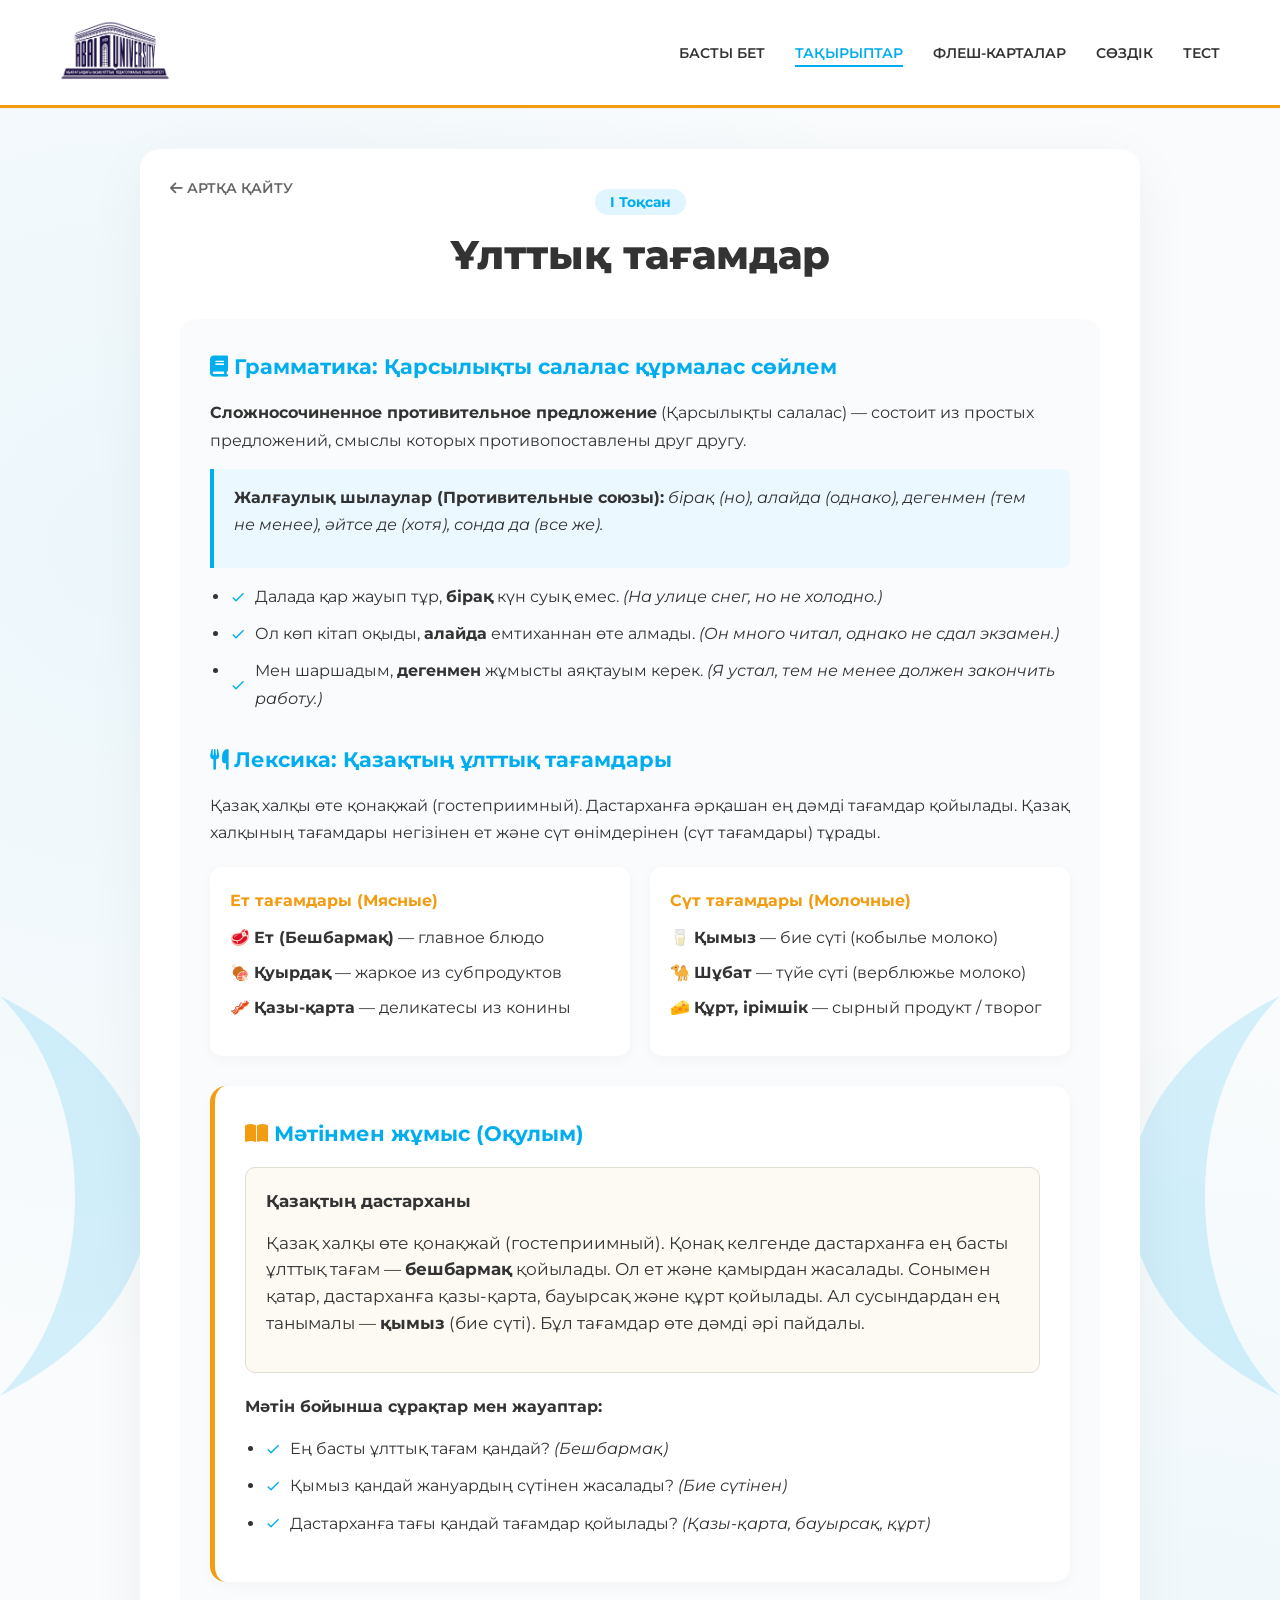
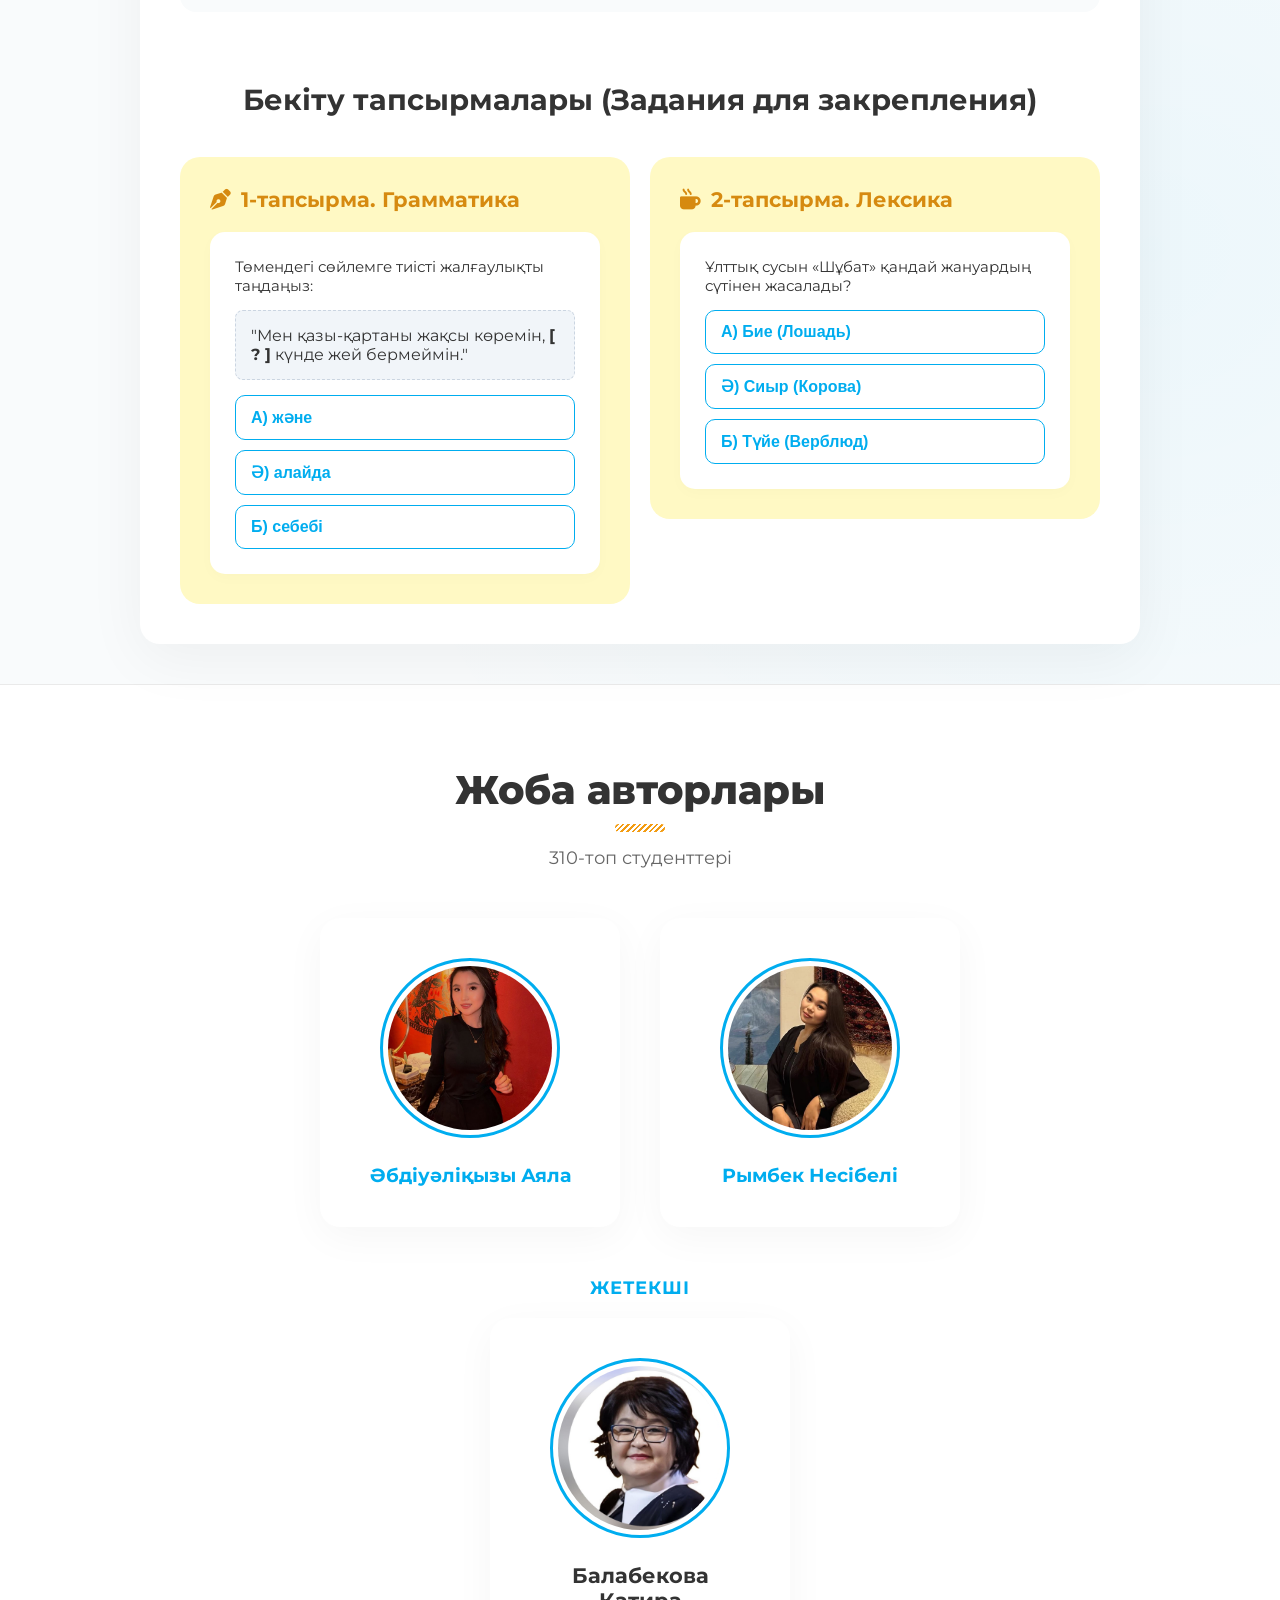
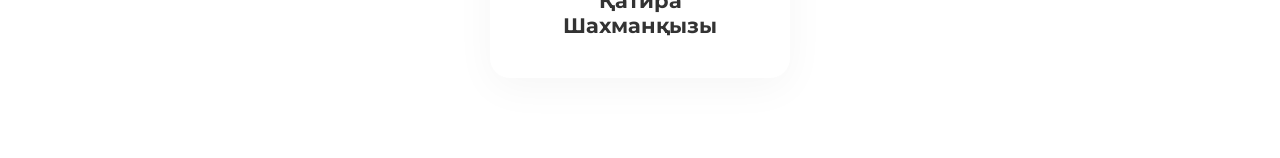
==== topic1.html @ 4c63b0c5 "Initial commit" ====
<!DOCTYPE html>
<html lang="kk">
<head>
    <meta charset="UTF-8">
    <meta name="viewport" content="width=device-width, initial-scale=1.0">
    <title>Ұлттық тағамдар - 9 сынып</title>
    <link href="https://fonts.googleapis.com/css2?family=Montserrat:wght@400;500;600;700&display=swap" rel="stylesheet">
    <link rel="stylesheet" href="assets/css/style.css">
    <link rel="stylesheet" href="https://cdnjs.cloudflare.com/ajax/libs/font-awesome/6.4.0/css/all.min.css">
</head>
<body>
    <header class="header" id="main-header">
        <div class="header-container">
            <div class="logo">
                <a href="index.html"><img src="assets/img/пед-университет.png" alt="ABAI UNIVERSITY" class="logo-img"></a>
            </div>
            <nav class="main-nav">
                <a href="index.html" class="nav-link">БАСТЫ БЕТ</a>
                <a href="index.html#topics" class="nav-link active">ТАҚЫРЫПТАР</a>
                <a href="index.html#flashcards" class="nav-link">ФЛЕШ-КАРТАЛАР</a>
                <a href="index.html#dictionary" class="nav-link">СӨЗДІК</a>
                <a href="index.html#test" class="nav-link">ТЕСТ</a>
            </nav>
        </div>
        <div class="header-line"></div>
    </header>

    <main id="main-content">
        <div class="pattern-bg flashcards-view-container">
            <div class="flashcards-wrapper wide-wrapper topic-content-wrapper">
                <a href="index.html" class="back-btn" style="text-decoration:none;">
                    <i class="fa-solid fa-arrow-left"></i> АРТҚА ҚАЙТУ
                </a>
                <div class="topic-header-centered">
                    <div class="term-badge inline-badge">I Тоқсан</div>
                    <h2>Ұлттық тағамдар</h2>
                </div>

                <div class="topic-content-body" style="flex-direction: column;">
                    <div class="topic-theory" style="width: 100%;">
                        <h3><i class="fa-solid fa-book" style="color:var(--primary-blue);"></i> Грамматика: Қарсылықты салалас құрмалас сөйлем</h3>
                        <p><strong>Сложносочиненное противительное предложение</strong> (Қарсылықты салалас) — состоит из простых предложений, смыслы которых противопоставлены друг другу.</p>
                        <div class="theory-highlight">
                            <p><strong>Жалғаулық шылаулар (Противительные союзы):</strong> <em>бірақ (но), алайда (однако), дегенмен (тем не менее), әйтсе де (хотя), сонда да (все же).</em></p>
                        </div>
                        <ul class="styled-list">
                            <li>Далада қар жауып тұр, <strong>бірақ</strong> күн суық емес. <em>(На улице снег, но не холодно.)</em></li>
                            <li>Ол көп кітап оқыды, <strong>алайда</strong> емтиханнан өте алмады. <em>(Он много читал, однако не сдал экзамен.)</em></li>
                            <li>Мен шаршадым, <strong>дегенмен</strong> жұмысты аяқтауым керек. <em>(Я устал, тем не менее должен закончить работу.)</em></li>
                        </ul>

                        <h3 style="margin-top: 30px;"><i class="fa-solid fa-utensils" style="color:var(--primary-blue);"></i> Лексика: Қазақтың ұлттық тағамдары</h3>
                        <p>Қазақ халқы өте қонақжай (гостеприимный). Дастарханға әрқашан ең дәмді тағамдар қойылады. Қазақ халқының тағамдары негізінен ет және сүт өнімдерінен (сүт тағамдары) тұрады.</p>
                        
                        <div style="display: flex; gap: 20px; flex-wrap: wrap; margin-top: 20px;">
                            <div style="flex: 1; min-width: 250px; background: #fff; padding: 20px; border-radius: 12px; box-shadow: 0 4px 15px rgba(0,0,0,0.03);">
                                <h4 style="color: var(--secondary-orange); margin-top:0;">Ет тағамдары (Мясные)</h4>
                                <ul style="list-style-type: none; padding: 0; margin-top:10px;">
                                    <li>🥩 <strong>Ет (Бешбармақ)</strong> — главное блюдо</li>
                                    <li>🍖 <strong>Қуырдақ</strong> — жаркое из субпродуктов</li>
                                    <li>🥓 <strong>Қазы-қарта</strong> — деликатесы из конины</li>
                                </ul>
                            </div>
                            <div style="flex: 1; min-width: 250px; background: #fff; padding: 20px; border-radius: 12px; box-shadow: 0 4px 15px rgba(0,0,0,0.03);">
                                <h4 style="color: var(--secondary-orange); margin-top:0;">Сүт тағамдары (Молочные)</h4>
                                <ul style="list-style-type: none; padding: 0; margin-top:10px;">
                                    <li>🥛 <strong>Қымыз</strong> — бие сүті (кобылье молоко)</li>
                                    <li>🐪 <strong>Шұбат</strong> — түйе сүті (верблюжье молоко)</li>
                                    <li>🧀 <strong>Құрт, ірімшік</strong> — сырный продукт / творог</li>
                                </ul>
                            </div>
                        </div>

                        <!-- ЖАҢА МӘТІНМЕН ЖҰМЫС БЛОГЫ -->
                        <div class="reading-section" style="background:#fff; padding:30px; border-radius:16px; margin-top:30px; border-left: 5px solid var(--secondary-orange); box-shadow: 0 4px 15px rgba(0,0,0,0.03);">
                            <h3><i class="fa-solid fa-book-open" style="color:var(--secondary-orange);"></i> Мәтінмен жұмыс (Оқулым)</h3>
                            <div style="background: #fdfaf3; border: 1px solid #e2ddd1; padding: 20px; border-radius: 10px; margin: 15px 0; font-size: 1.05rem; line-height: 1.6;">
                                <p><strong>Қазақтың дастарханы</strong></p>
                                <p>Қазақ халқы өте қонақжай (гостеприимный). Қонақ келгенде дастарханға ең басты ұлттық тағам — <strong>бешбармақ</strong> қойылады. Ол ет және қамырдан жасалады. Сонымен қатар, дастарханға қазы-қарта, бауырсақ және құрт қойылады. Ал сусындардан ең танымалы — <strong>қымыз</strong> (бие сүті). Бұл тағамдар өте дәмді әрі пайдалы.</p>
                            </div>
                            <div style="margin-top: 20px;">
                                <h4 style="margin-bottom: 15px; color: var(--text-main);">Мәтін бойынша сұрақтар мен жауаптар:</h4>
                                <ul class="styled-list">
                                    <li>Ең басты ұлттық тағам қандай? <em>(Бешбармақ)</em></li>
                                    <li>Қымыз қандай жануардың сүтінен жасалады? <em>(Бие сүтінен)</em></li>
                                    <li>Дастарханға тағы қандай тағамдар қойылады? <em>(Қазы-қарта, бауырсақ, құрт)</em></li>
                                </ul>
                            </div>
                        </div>
                    </div>

                    <div style="display: flex; gap: 40px; margin-top: 10px; flex-direction: column;">
                        <h3 style="font-size: 1.8rem; text-align: center; margin-top: 20px; color: var(--text-main);">Бекіту тапсырмалары (Задания для закрепления)</h3>
                        <div style="display: flex; gap: 20px; flex-wrap: wrap;">
                            <div class="interactive-task" style="flex: 1; min-width: 300px;">
                                <h4><i class="fa-solid fa-pen-nib"></i> 1-тапсырма. Грамматика</h4>
                                <div class="task-content">
                                    <p>Төмендегі сөйлемге тиісті жалғаулықты таңдаңыз:</p>
                                    <div class="task-question-box">
                                        "Мен қазы-қартаны жақсы көремін, <strong>[ ? ]</strong> күнде жей бермеймін."
                                    </div>
                                    <div class="task-options-grid">
                                        <button class="btn btn-outline task-btn-block" onclick="window.checkTaskBtn(this, false, 'Қате. «Және» - ыңғайлас (соединительный) жалғаулық.')">А) және</button>
                                        <button class="btn btn-outline task-btn-block" onclick="window.checkTaskBtn(this, true, 'Дұрыс! «Алайда»/«Бірақ» - қарсылықты жалғаулық.')">Ә) алайда</button>
                                        <button class="btn btn-outline task-btn-block" onclick="window.checkTaskBtn(this, false, 'Қате. «Себебі» - себеп-салдар жалғаулығы.')">Б) себебі</button>
                                    </div>
                                </div>
                            </div>

                            <div class="interactive-task" style="flex: 1; min-width: 300px;">
                                <h4><i class="fa-solid fa-mug-hot"></i> 2-тапсырма. Лексика</h4>
                                <div class="task-content">
                                    <p>Ұлттық сусын «Шұбат» қандай жануардың сүтінен жасалады?</p>
                                    <div class="task-options-grid" style="margin-top: 15px;">
                                        <button class="btn btn-outline task-btn-block" onclick="window.checkTaskBtn(this, false, 'Қате. Бие сүтінен «қымыз» жасалады.')">А) Бие (Лошадь)</button>
                                        <button class="btn btn-outline task-btn-block" onclick="window.checkTaskBtn(this, false, 'Қате. Сиыр сүтінен айран, ірімшік жасалады.')">Ә) Сиыр (Корова)</button>
                                        <button class="btn btn-outline task-btn-block" onclick="window.checkTaskBtn(this, true, 'Өте жақсы! Шұбат - түйе сүтінен жасалатын емдік сусын.')">Б) Түйе (Верблюд)</button>
                                    </div>
                                </div>
                            </div>
                        </div>
                    </div>
                </div>
            </div>
        </div>
    </main>

    <footer class="footer">
        <section class="authors-section">
            <div class="section-header">
                <h2>Жоба авторлары</h2>
                <div class="squiggly-line"></div>
                <p>310-топ студенттері</p>
            </div>
            
            <div class="authors-grid">
                <div class="author-card">
                    <div class="author-image-wrapper">
                        <img src="assets/img/ayala.jfif" alt="Әбдіуәліқызы Аяла">
                    </div>
                    <h3>Әбдіуәліқызы Аяла</h3>
                </div>
                <div class="author-card">
                    <div class="author-image-wrapper">
                        <img src="assets/img/nesibeli.jfif" alt="Рымбек Несібелі">
                    </div>
                    <h3>Рымбек Несібелі</h3>
                </div>
            </div>
            <div class="teacher-section" style="text-align: center; margin-top: 50px; display: flex; flex-direction: column; align-items: center;">
                <h3 style="color: var(--primary-blue); margin-bottom: 20px; font-size: 1.1rem; text-transform: uppercase; letter-spacing: 1px;">Жетекші</h3>
                <div class="author-card">
                    <div class="author-image-wrapper">
                        <img src="assets/img/katira.jfif" alt="Балабекова Қатира Шахманқызы">
                    </div>
                    <h3 style="color: var(--text-main); font-size: 1.3rem;">Балабекова Қатира Шахманқызы</h3>
                </div>
            </div>
        </section>
    </footer>
    <script src="assets/js/main.js?v=3"></script>
</body>
</html>
---- assets/css/style.css ----
* { margin: 0; padding: 0; box-sizing: border-box; }
body {
    font-family: 'Montserrat', sans-serif;
    color: #333;
    background-color: #fff;
    scroll-behavior: smooth;
    overflow-x: hidden;
}

/* Typography & Colors */
:root {
    --primary-blue: #00ADEF;
    --primary-hover: #009BD6;
    --secondary-orange: #F39C12;
    --text-main: #333333;
    --text-light: #666666;
    --bg-light: #F9FBFC;
    --white: #FFFFFF;
    
    --icon-blue: #E1F5FE;
    --icon-yellow: #FFF9C4;
    --icon-green: #E8F5E9;
}

/* Header */
.header {
    background: rgba(255, 255, 255, 0.9);
    backdrop-filter: blur(10px);
    -webkit-backdrop-filter: blur(10px);
    border-bottom: 1px solid rgba(0, 0, 0, 0.05);
    position: sticky;
    top: 0;
    z-index: 100;
}
.header-container {
    display: flex;
    justify-content: space-between;
    align-items: center;
    max-width: 1200px;
    margin: 0 auto;
    padding: 20px;
}
.logo {
    display: flex;
    align-items: center;
    gap: 15px;
    font-weight: 700;
    font-size: 1.2rem;
    color: #2b3990;
}
.logo-img { max-height: 60px; height: auto; }
.main-nav {
    display: flex;
    gap: 30px;
}
.nav-link {
    text-decoration: none;
    color: var(--text-main);
    font-weight: 600;
    font-size: 0.9rem;
    text-transform: uppercase;
    transition: color 0.3s;
    position: relative;
}
.nav-link::after {
    content: '';
    position: absolute;
    width: 0;
    height: 2px;
    bottom: -5px;
    left: 0;
    background-color: var(--primary-blue);
    transition: width 0.3s ease;
}
.nav-link:hover::after, .nav-link.active::after { width: 100%; }
.nav-link:hover, .nav-link.active { color: var(--primary-blue); }
.header-line {
    height: 3px;
    background-color: var(--secondary-orange);
    width: 100%;
}

/* View Sections */
.view-section { display: none; }
.view-section.active { display: block; animation: fadeIn 0.4s ease-in-out; }
@keyframes fadeIn {
    from { opacity: 0; transform: translateY(10px); }
    to { opacity: 1; transform: translateY(0); }
}

/* Hero Section */
.hero-section {
    display: flex;
    align-items: center;
    justify-content: space-between;
    max-width: 1200px;
    margin: 60px auto;
    padding: 0 20px;
    gap: 50px;
}
.hero-content {
    flex: 1;
}
.hero-title {
    font-size: 3rem;
    font-weight: 800;
    margin-bottom: 30px;
    color: var(--text-main);
}
.hero-description-container {
    border-left: 4px solid var(--primary-blue);
    padding-left: 20px;
    margin-bottom: 40px;
}
.hero-description {
    font-size: 1.1rem;
    line-height: 1.6;
    color: var(--text-main);
}
.feature-list {
    list-style: none;
    margin-bottom: 40px;
}
.feature-item {
    display: flex;
    align-items: flex-start;
    margin-bottom: 25px;
    gap: 20px;
}
.feature-icon {
    width: 45px;
    height: 45px;
    border-radius: 50%;
    background-color: var(--icon-blue);
    color: var(--primary-blue);
    display: flex;
    justify-content: center;
    align-items: center;
    font-size: 1.2rem;
    flex-shrink: 0;
}
.feature-icon-yellow { background-color: var(--icon-yellow); color: #F39C12; }
.feature-icon-green { background-color: var(--icon-green); color: #4CAF50; }
.feature-text h3 {
    font-size: 1.1rem;
    font-weight: 700;
    margin-bottom: 5px;
}
.feature-text p {
    font-size: 0.95rem;
    color: var(--text-light);
    line-height: 1.5;
}

.hero-actions { display: flex; gap: 20px; }
.btn {
    padding: 15px 30px;
    border-radius: 30px;
    font-size: 1rem;
    font-weight: 700;
    cursor: pointer;
    transition: all 0.3s;
    border: none;
}
.btn-primary { background-color: var(--primary-blue); color: var(--white); box-shadow: 0 4px 15px rgba(0,173,239,0.2); }
.btn-primary:hover { background-color: var(--primary-hover); transform: translateY(-2px); box-shadow: 0 8px 25px rgba(0,173,239,0.3); }
.btn-primary:active { transform: translateY(0); box-shadow: 0 2px 10px rgba(0,173,239,0.2); }
.btn-outline { background-color: transparent; border: 2px solid var(--primary-blue); color: var(--primary-blue); }
.btn-outline:hover { background-color: var(--icon-blue); transform: translateY(-2px); }
.btn-outline:active { transform: translateY(0); }

.hero-image { flex: 1; display: flex; justify-content: flex-end; }
@keyframes floatObj {
    0% { transform: translateY(0px); }
    50% { transform: translateY(-15px); }
    100% { transform: translateY(0px); }
}
.hero-image img {
    max-width: 100%;
    border-radius: 20px;
    box-shadow: 0 15px 40px rgba(0, 173, 239, 0.15);
    animation: floatObj 6s ease-in-out infinite;
}

/* Utilities */
.section-header { text-align: center; margin-bottom: 50px; }
.section-header h2 { font-size: 2.5rem; font-weight: 800; margin-bottom: 10px; }
.squiggly-line {
    width: 50px;
    height: 8px;
    background: repeating-linear-gradient(-45deg, transparent, transparent 2px, var(--secondary-orange) 2px, var(--secondary-orange) 4px);
    margin: 0 auto 15px auto;
    border-radius: 4px;
}
.section-header p { color: var(--text-light); font-size: 1.1rem; }

.pattern-bg {
    background-color: var(--bg-light);
    background-image: radial-gradient(circle at 10% 20%, rgba(0,173,239,0.05) 0%, transparent 40%),
                      radial-gradient(circle at 90% 80%, rgba(0,173,239,0.05) 0%, transparent 40%);
    position: relative;
}
/* Background Fish Shapes Pattern */
.pattern-bg::before, .pattern-bg::after {
    content: '';
    position: absolute;
    width: 200px;
    height: 400px;
    background-size: contain;
    background-repeat: no-repeat;
    background-position: center;
    opacity: 0.15;
    top: 50%;
    transform: translateY(-50%);
    pointer-events: none;
    z-index: 0;
}
.pattern-bg::before {
    left: 0;
    background-image: url('data:image/svg+xml;utf8,<svg viewBox="0 0 100 200" xmlns="http://www.w3.org/2000/svg"><path d="M 0 0 C 100 50, 100 150, 0 200 C 50 150, 50 50, 0 0 Z" fill="%2300ADEF"/></svg>');
}
.pattern-bg::after {
    right: 0;
    background-image: url('data:image/svg+xml;utf8,<svg viewBox="0 0 100 200" xmlns="http://www.w3.org/2000/svg"><path d="M 100 0 C 0 50, 0 150, 100 200 C 50 150, 50 50, 100 0 Z" fill="%2300ADEF"/></svg>');
}


/* Modules Grid */
.modules-section { padding: 60px 0; }
.modules-grid {
    display: grid;
    grid-template-columns: repeat(4, 1fr);
    gap: 30px;
    max-width: 1200px;
    margin: 0 auto;
    padding: 0 20px;
    position: relative;
    z-index: 2;
}
.module-card {
    background: var(--white);
    padding: 40px 30px;
    border-radius: 16px;
    box-shadow: 0 10px 40px rgba(0,0,0,0.04);
    text-align: center;
    position: relative;
    transition: transform 0.3s, box-shadow 0.3s;
}
.module-card:hover { transform: translateY(-10px); box-shadow: 0 15px 50px rgba(0,0,0,0.08); }
.term-badge {
    position: absolute;
    top: 25px;
    right: 25px;
    background-color: #E1F5FE;
    color: var(--primary-blue);
    padding: 5px 15px;
    border-radius: 20px;
    font-size: 0.85rem;
    font-weight: 700;
}
.module-icon {
    font-size: 3rem;
    color: var(--primary-blue);
    margin-bottom: 25px;
    margin-top: 20px;
}
.module-card h3 { font-size: 1.25rem; font-weight: 700; margin-bottom: 15px; }
.module-card p { font-size: 0.95rem; color: var(--text-light); line-height: 1.5; }

/* Authors */
.authors-section { padding: 80px 0; max-width: 1200px; margin: 0 auto; text-align: center; }
.authors-grid { display: flex; justify-content: center; gap: 40px; }
.author-card {
    background: var(--white);
    padding: 40px;
    border-radius: 20px;
    box-shadow: 0 10px 40px rgba(0,0,0,0.04);
    width: 300px;
    transition: transform 0.3s;
}
.author-card:hover { transform: translateY(-5px); }
.author-image-wrapper {
    width: 180px;
    height: 180px;
    margin: 0 auto 25px auto;
    border-radius: 50%;
    padding: 5px;
    border: 3px solid var(--primary-blue);
}
.author-image-wrapper img {
    width: 100%; height: 100%; border-radius: 50%; object-fit: cover;
}
.author-card h3 { color: var(--primary-blue); font-weight: 700; font-size: 1.2rem; }

.footer {
    background-color: #fff;
    border-top: 1px solid #eaeaea;
}
.footer-bottom {
    background-color: var(--primary-blue);
    color: var(--white);
    text-align: center;
    padding: 15px;
    font-size: 0.9rem;
}
.flashcards-view-container {
    min-height: calc(100vh - 80px); /* header offset */
    display: flex;
    justify-content: center;
    align-items: center;
    padding: 40px 20px;
}
.flashcards-wrapper {
    background: var(--white);
    padding: 50px;
    border-radius: 20px;
    box-shadow: 0 15px 60px rgba(0,0,0,0.05);
    width: 100%;
    max-width: 800px;
    position: relative;
    z-index: 2;
}
.back-btn {
    position: absolute;
    top: 30px;
    left: 30px;
    background: none;
    border: none;
    color: var(--text-light);
    font-weight: 600;
    font-size: 0.9rem;
    cursor: pointer;
    text-transform: uppercase;
}
.back-btn:hover { color: var(--text-main); }
.flashcards-header { text-align: center; margin-bottom: 40px; }
.flashcards-header h2 { font-size: 2.2rem; margin-bottom: 10px; }
.flashcards-header p { color: var(--text-light); }

.flashcard-container {
    perspective: 1000px;
    margin: 0 auto 40px auto;
    cursor: pointer;
    height: 350px;
}
.flashcard-inner {
    position: relative;
    width: 100%;
    height: 100%;
    text-align: center;
    transition: transform 0.6s;
    transform-style: preserve-3d;
}
.flashcard-container.is-flipped .flashcard-inner {
    transform: rotateY(180deg);
}
.flashcard-front, .flashcard-back {
    position: absolute;
    width: 100%;
    height: 100%;
    -webkit-backface-visibility: hidden;
    backface-visibility: hidden;
    background-color: var(--primary-blue);
    color: var(--white);
    border-radius: 20px;
    display: flex;
    flex-direction: column;
    justify-content: center;
    align-items: center;
    padding: 40px;
    box-shadow: 0 10px 30px rgba(0,173,239,0.3);
}
.flashcard-front h3 { font-size: 2.2rem; font-weight: 700; }
.flashcard-back { transform: rotateY(180deg); }
.flashcard-back h3 { font-size: 1.5rem; font-weight: 600; margin-bottom: 20px; line-height: 1.4; }
.flashcard-back p { font-size: 1.1rem; opacity: 0.9; }

.flashcard-controls {
    display: flex;
    justify-content: center;
    gap: 30px;
    margin-bottom: 30px;
}
.flashcard-counter {
    text-align: center;
    font-weight: 600;
    color: var(--text-light);
    letter-spacing: 2px;
}

/* NEW INTERACTIVE ELEMENTS */

/* Module Card Hover interactive */
.interactive-card {
    cursor: pointer;
    overflow: hidden;
}
.card-overlay {
    position: absolute;
    bottom: -50px;
    left: 0;
    width: 100%;
    background-color: var(--primary-blue);
    color: var(--white);
    padding: 15px;
    transition: bottom 0.3s ease;
    font-weight: 600;
}
.interactive-card:hover .card-overlay {
    bottom: 0;
}

/* Wide wrapper for new views */
.wide-wrapper {
    max-width: 1000px;
    padding: 40px;
}
.inline-badge { position: relative; display: inline-block; top: 0; right: 0; margin-bottom: 15px;}

/* Dictionary */
.dictionary-search {
    position: relative;
    max-width: 600px;
    margin: 0 auto 30px auto;
}
.dictionary-search i {
    position: absolute;
    left: 20px;
    top: 50%;
    transform: translateY(-50%);
    color: var(--text-light);
}
.dictionary-search input {
    width: 100%;
    padding: 15px 20px 15px 50px;
    border-radius: 30px;
    border: 2px solid #E1E8ED;
    font-size: 1rem;
    font-family: inherit;
    outline: none;
    transition: border-color 0.3s;
}
.dictionary-search input:focus { border-color: var(--primary-blue); }

.dictionary-list {
    display: grid;
    grid-template-columns: 1fr 1fr;
    gap: 15px;
    max-height: 500px;
    overflow-y: auto;
    padding-right: 10px;
}
.dictionary-list::-webkit-scrollbar { width: 8px; }
.dictionary-list::-webkit-scrollbar-track { background: #f1f1f1; border-radius: 4px; }
.dictionary-list::-webkit-scrollbar-thumb { background: #c1c1c1; border-radius: 4px; }
.dict-item {
    background: #f9fbfc;
    padding: 15px 20px;
    border-radius: 12px;
    border-left: 4px solid var(--primary-blue);
    display: flex;
    justify-content: space-between;
}
.dict-kz { font-weight: 700; color: var(--text-main); }
.dict-ru { color: var(--text-light); }

/* Quiz Styles */
.quiz-progress-bar {
    width: 100%;
    height: 8px;
    background: #E1E8ED;
    border-radius: 4px;
    margin-bottom: 15px;
    overflow: hidden;
}
.quiz-progress-fill {
    height: 100%;
    background: var(--primary-blue);
    width: 10%;
    transition: width 0.3s ease;
}
.quiz-progress-text { text-align: right; color: var(--text-light); font-weight: 600; margin-bottom: 30px; }
.quiz-question { font-size: 1.5rem; font-weight: 700; margin-bottom: 30px; text-align: center; }

.quiz-options { display: flex; flex-direction: column; gap: 15px; margin-bottom: 30px; }
.quiz-option {
    background: var(--white);
    border: 2px solid #E1E8ED;
    padding: 15px 20px;
    border-radius: 12px;
    cursor: pointer;
    font-weight: 600;
    transition: all 0.2s;
    text-align: left;
    font-size: 1rem;
}
.quiz-option:hover:not(:disabled) { border-color: var(--primary-blue); background: var(--icon-blue); }
.quiz-option.correct { background: var(--icon-green); border-color: #4CAF50; color: #2E7D32; }
.quiz-option.incorrect { background: #FFEBEE; border-color: #F44336; color: #C62828; }
.quiz-option:disabled { cursor: not-allowed; }

.quiz-feedback { text-align: center; font-weight: 700; font-size: 1.2rem; min-height: 30px; margin-bottom: 20px;}
.quiz-controls { text-align: center; }

.result-icon { font-size: 5rem; color: var(--primary-blue); margin-bottom: 20px; }
.result-score { font-size: 2.5rem; margin-bottom: 10px; }
.result-message { color: var(--text-light); font-size: 1.2rem; margin-bottom: 30px; }

/* Topic View */
.topic-header-centered {
    display: flex;
    flex-direction: column;
    align-items: center;
    background-color: transparent;
    margin-bottom: 40px;
    text-align: center;
}
.topic-header-centered .inline-badge { margin: 0 0 15px 0; position: static; display: inline-block; top:auto; right:auto; }
.topic-header-centered h2 { margin-top: 0; font-size: 2.5rem; font-weight: 800; color: var(--text-main); }

.topic-content-body {
    display: flex;
    gap: 40px;
    margin-top: 10px;
    text-align: left;
}
.topic-theory {
    flex: 2;
    background: #f9fbfc;
    padding: 30px;
    border-radius: 16px;
    line-height: 1.7;
}
.topic-theory h3 { color: var(--primary-blue); margin-top: 25px; margin-bottom: 15px; font-size: 1.3rem; }
.topic-theory h3:first-child { margin-top: 0; }
.topic-theory p { margin-bottom: 15px; }
.topic-theory ul { margin-bottom: 15px; padding-left: 20px; }
.topic-theory li { margin-bottom: 8px; }

.interactive-task {
    flex: 1;
    background: #FFF9C4;
    padding: 30px;
    border-radius: 20px;
    height: fit-content;
}
.interactive-task h4 { font-size: 1.3rem; margin-bottom: 20px; color: #D68A10; display: flex; align-items: center; gap: 10px;}
.task-content { background: var(--white); padding: 25px; border-radius: 15px; font-size: 0.95rem; box-shadow: 0 4px 15px rgba(0,0,0,0.02); }

/* New Task Improvements */
.theory-highlight {
    background: #EBF8FF;
    border-left: 4px solid var(--primary-blue);
    padding: 15px 20px;
    margin: 15px 0;
    border-radius: 0 8px 8px 0;
}
.styled-list li {
    background: url('data:image/svg+xml;utf8,<svg fill="%2300ADEF" xmlns="http://www.w3.org/2000/svg" viewBox="0 0 24 24"><path d="M9 16.17L4.83 12l-1.42 1.41L9 19 21 7l-1.41-1.41z"/></svg>') no-repeat left center;
    background-size: 16px;
    padding-left: 25px;
    margin-bottom: 10px;
}
.task-question-box {
    background-color: #f1f5f9;
    padding: 15px;
    border-radius: 8px;
    margin: 15px 0;
    font-size: 1rem;
    border: 1px dashed #cbd5e1;
}
.task-options-grid {
    display: grid;
    grid-template-columns: 1fr;
    gap: 10px;
}
.task-btn-block {
    width: 100%;
    text-align: left;
}
.btn-outline {
    background-color: var(--white);
    border: 1px solid var(--primary-blue);
    color: var(--primary-blue);
    padding: 12px 15px;
    border-radius: 10px;
    font-weight: 600;
    cursor: pointer;
    transition: all 0.2s;
    text-align: center;
}
.btn-outline.task-btn-block { text-align: left; }
.btn-outline:hover { background-color: var(--icon-blue); }
.active-correct {
    background-color: #E8F5E9 !important;
    border-color: #4CAF50 !important;
    color: #2E7D32 !important;
}
.active-incorrect {
    background-color: #FFEBEE !important;
    border-color: #F44336 !important;
    color: #C62828 !important;
}
.mt-4 { margin-top: 1.5rem; }
.border-gap { margin-left: 10px; }

/* Responsive */
@media (max-width: 1024px) {
    .modules-grid { grid-template-columns: repeat(2, 1fr); }
    .hero-section { flex-direction: column; text-align: center; margin-top: 40px; }
    .hero-description-container { border-left: none; padding-left: 0; }
    .feature-item { text-align: left; }
    .hero-actions { justify-content: center; }
    .topic-content-body { flex-direction: column; }
}
@media (max-width: 768px) {
    .modules-grid { grid-template-columns: 1fr; }
    .authors-grid { flex-direction: column; align-items: center; }
    .main-nav { display: none; } /* Could add hamburger */
    .dictionary-list { grid-template-columns: 1fr; }
}
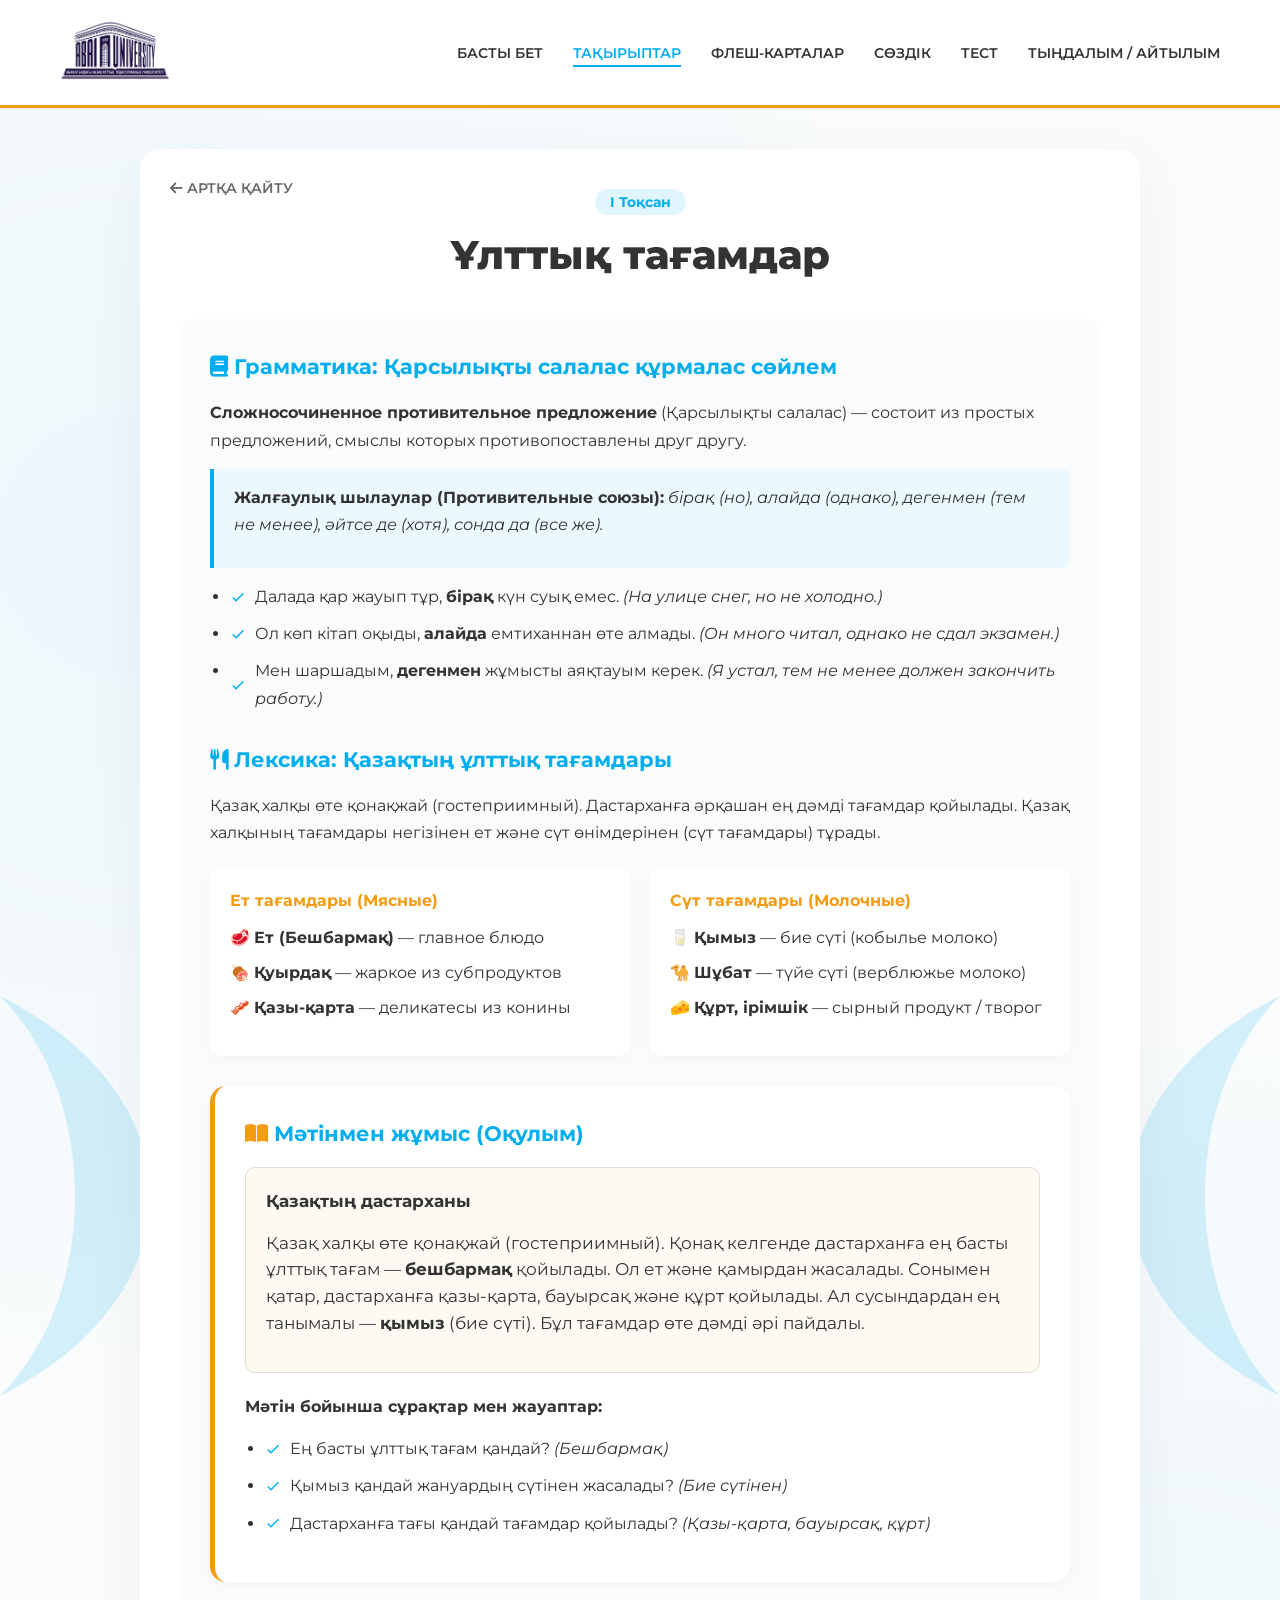
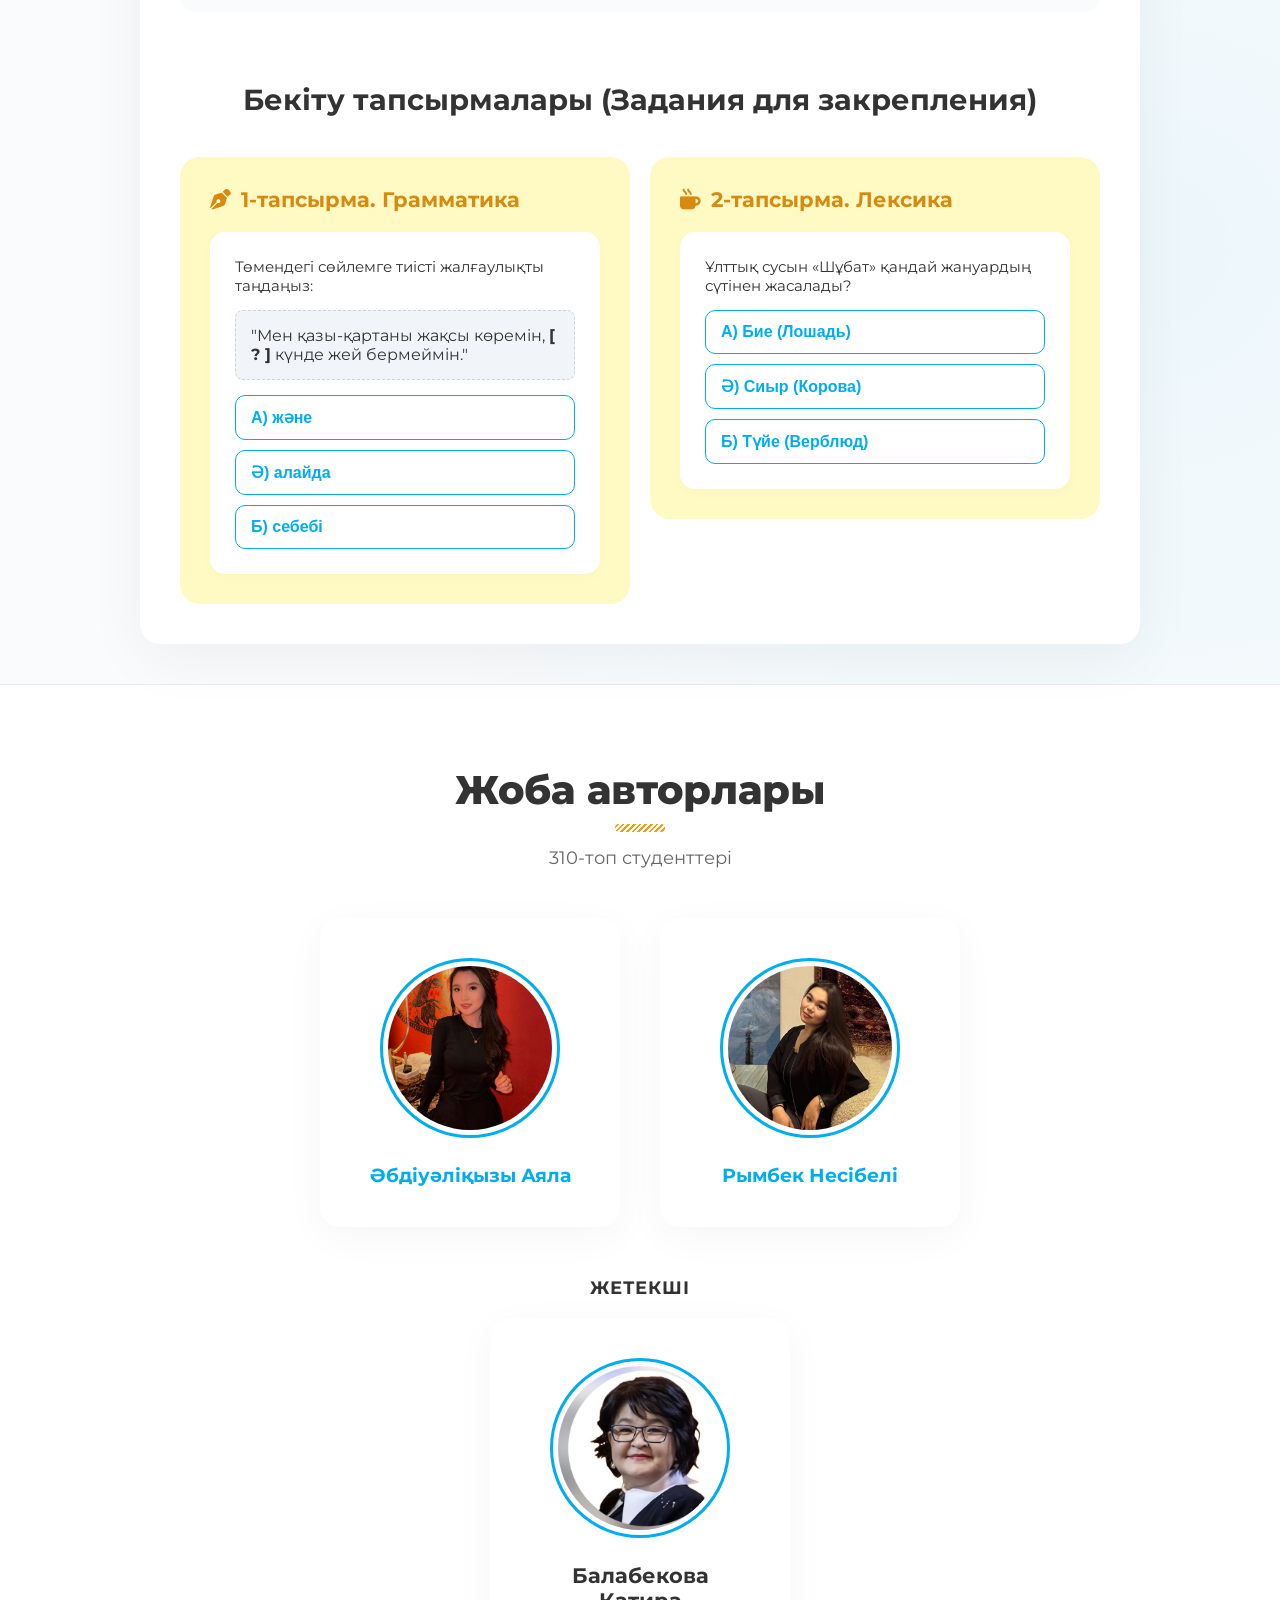
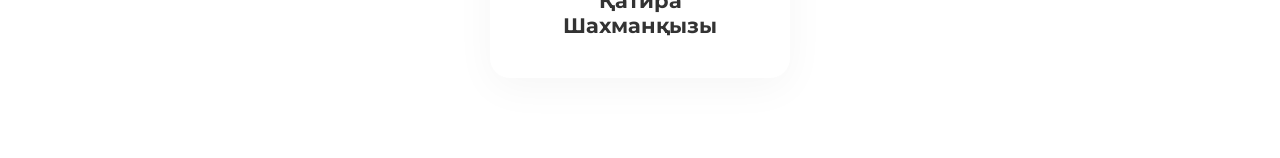
==== commit 6b19c99b: "Add files via upload" ====
--- a/topic1.html
+++ b/topic1.html
@@ -20,6 +20,7 @@
                 <a href="index.html#flashcards" class="nav-link">ФЛЕШ-КАРТАЛАР</a>
                 <a href="index.html#dictionary" class="nav-link">СӨЗДІК</a>
                 <a href="index.html#test" class="nav-link">ТЕСТ</a>
+                <a href="index.html#audio" class="nav-link">ТЫҢДАЛЫМ / АЙТЫЛЫМ</a>
             </nav>
         </div>
         <div class="header-line"></div>
@@ -38,7 +39,7 @@
 
                 <div class="topic-content-body" style="flex-direction: column;">
                     <div class="topic-theory" style="width: 100%;">
-                        <h3><i class="fa-solid fa-book" style="color:var(--primary-blue);"></i> Грамматика: Қарсылықты салалас құрмалас сөйлем</h3>
+                        <h3><i class="fa-solid fa-book" style="color:var(--primary-green);"></i> Грамматика: Қарсылықты салалас құрмалас сөйлем</h3>
                         <p><strong>Сложносочиненное противительное предложение</strong> (Қарсылықты салалас) — состоит из простых предложений, смыслы которых противопоставлены друг другу.</p>
                         <div class="theory-highlight">
                             <p><strong>Жалғаулық шылаулар (Противительные союзы):</strong> <em>бірақ (но), алайда (однако), дегенмен (тем не менее), әйтсе де (хотя), сонда да (все же).</em></p>
@@ -49,7 +50,7 @@
                             <li>Мен шаршадым, <strong>дегенмен</strong> жұмысты аяқтауым керек. <em>(Я устал, тем не менее должен закончить работу.)</em></li>
                         </ul>
 
-                        <h3 style="margin-top: 30px;"><i class="fa-solid fa-utensils" style="color:var(--primary-blue);"></i> Лексика: Қазақтың ұлттық тағамдары</h3>
+                        <h3 style="margin-top: 30px;"><i class="fa-solid fa-utensils" style="color:var(--primary-green);"></i> Лексика: Қазақтың ұлттық тағамдары</h3>
                         <p>Қазақ халқы өте қонақжай (гостеприимный). Дастарханға әрқашан ең дәмді тағамдар қойылады. Қазақ халқының тағамдары негізінен ет және сүт өнімдерінен (сүт тағамдары) тұрады.</p>
                         
                         <div style="display: flex; gap: 20px; flex-wrap: wrap; margin-top: 20px;">
@@ -148,7 +149,7 @@
                 </div>
             </div>
             <div class="teacher-section" style="text-align: center; margin-top: 50px; display: flex; flex-direction: column; align-items: center;">
-                <h3 style="color: var(--primary-blue); margin-bottom: 20px; font-size: 1.1rem; text-transform: uppercase; letter-spacing: 1px;">Жетекші</h3>
+                <h3 style="color: var(--primary-green); margin-bottom: 20px; font-size: 1.1rem; text-transform: uppercase; letter-spacing: 1px;">Жетекші</h3>
                 <div class="author-card">
                     <div class="author-image-wrapper">
                         <img src="assets/img/katira.jfif" alt="Балабекова Қатира Шахманқызы">
